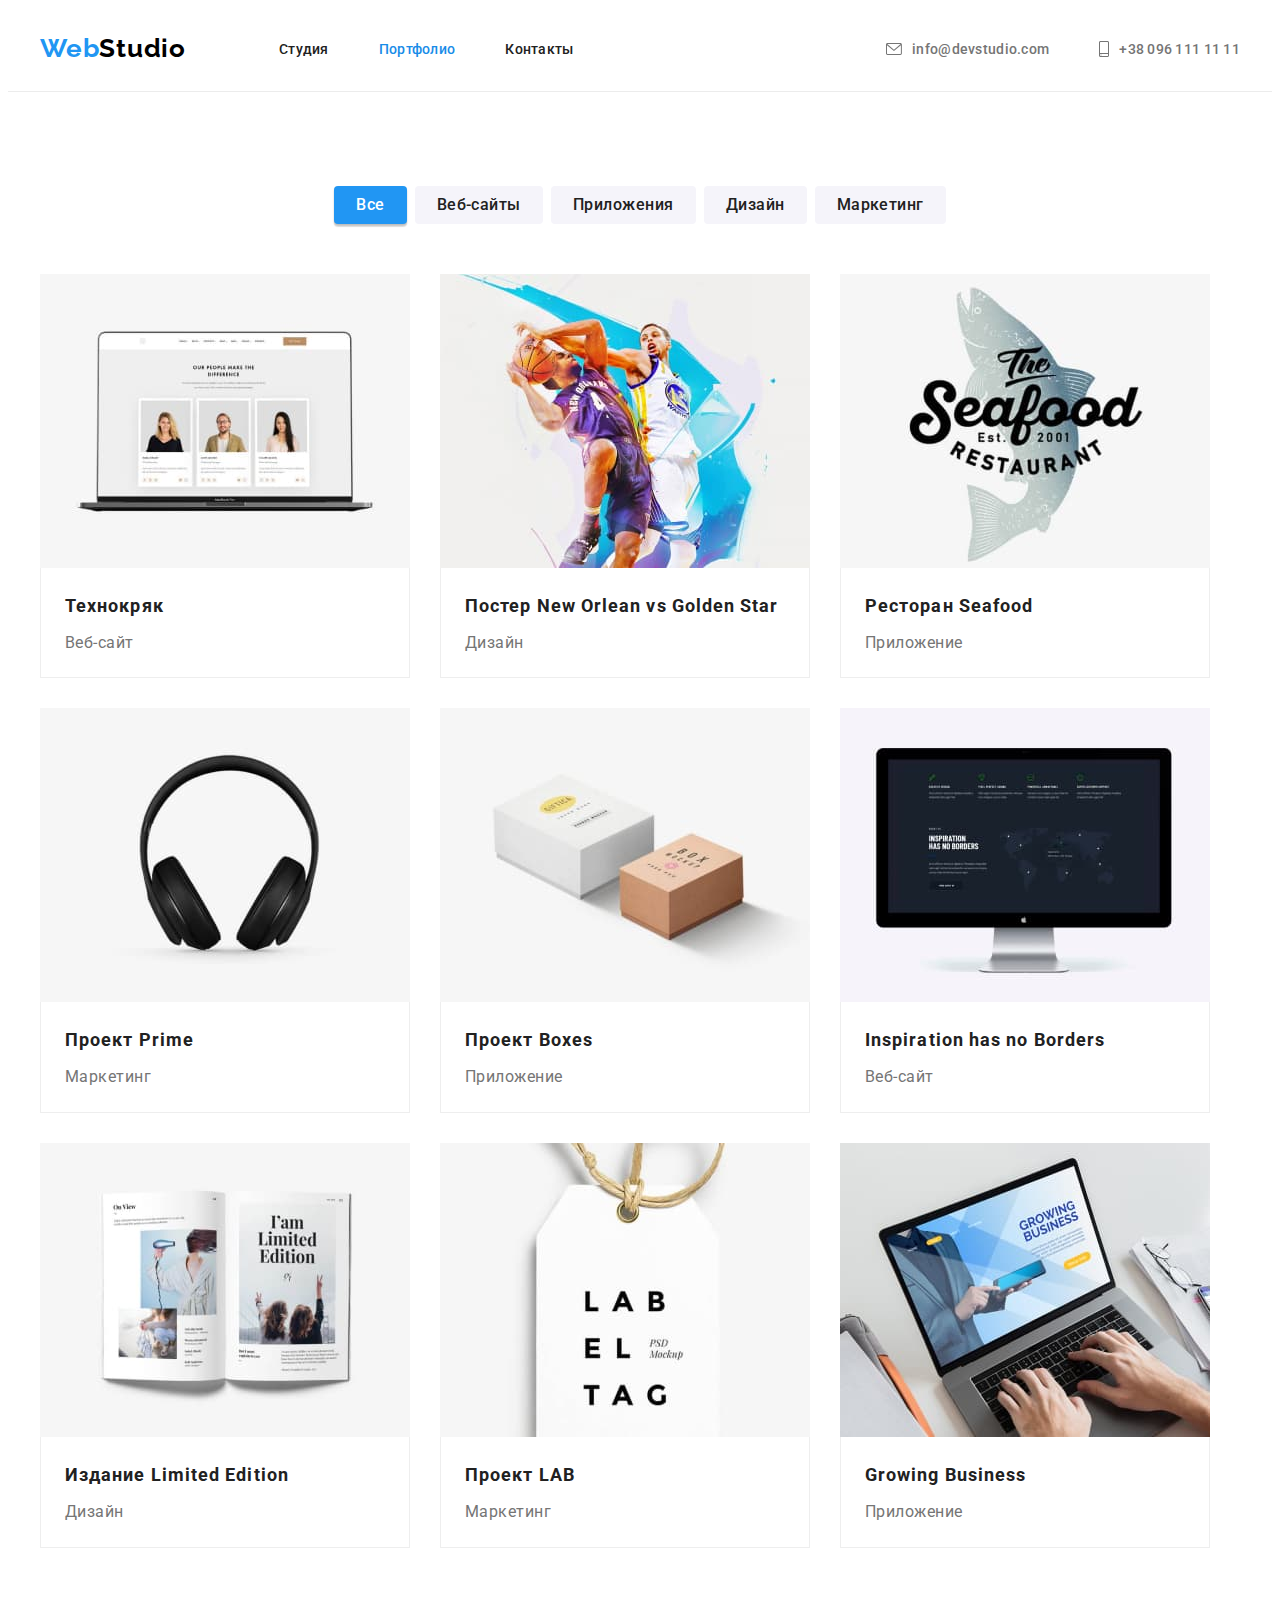
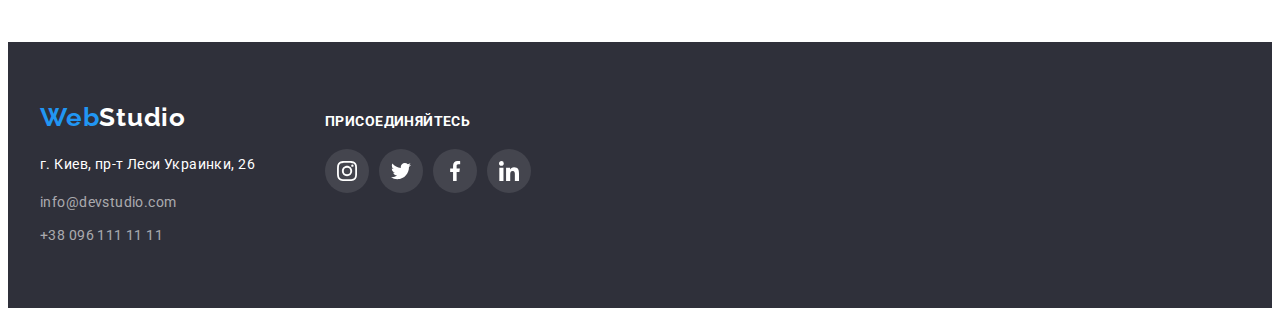
==== portfolio.html @ 2019700c "копия4" ====
<!DOCTYPE html>
<html lang="ru">
  <head>
    <meta charset="UTF-8" />
    <meta http-equiv="X-UA-Compatible" content="IE=edge" />
    <meta name="viewport" content="width=device-width, initial-scale=1.0" />
    <title>Портфолио</title> 
    <link rel="stylesheet" href="https://cdnjs.cloudflare.com/ajax/libs/modern-normalize/1.1.0/modern-normalize.min.css" integrity="sha512-wpPYUAdjBVSE4KJnH1VR1HeZfpl1ub8YT/NKx4PuQ5NmX2tKuGu6U/JRp5y+Y8XG2tV+wKQpNHVUX03MfMFn9Q==" crossorigin="anonymous" referrerpolicy="no-referrer" />
    <link rel="preconnect" href="https://fonts.googleapis.com" />
    <link rel="preconnect" href="https://fonts.gstatic.com" crossorigin />
    <link
      href="https://fonts.googleapis.com/css2?family=Raleway:wght@700&family=Roboto:wght@400;500;700&display=swap"
      rel="stylesheet"
    />
   
    <link rel="stylesheet" href="./css/styles.css" />
  </head>
  <body>
    <!-- Хедер -->
    <header class="header">
      <div class="container header-container">
        <nav class="navigation">
         <a href="./index.html" class="logo"
          ><span class="logo-first-part">Web</span>Studio</a
        > 
        <ul class="navigation-list list">
          <li class="navigation-item">
            <a href="./index.html" class="navigation-link">Студия</a>
          </li>
          <li class="navigation-item">
            <a href="./portfolio.html" class="navigation-link active-page">Портфолио</a>
          </li>
          <li class="navigation-item">
            <a href="" class="navigation-link">Контакты</a>
          </li>
        </ul>
      </nav>
      <ul class="navigation-list-mail list">
        <li class="navigation-item-mail">
          <a href="mailto:info@devstudio.com" class="navigation-link-mail">
            <svg class="icon-navigation" width="16" height="12">
              <use href="./images/icons.svg#icon-envelope"></use></svg>info@devstudio.com</a>
        </li>
        <li class="navigation-item-mail">
          <a href="tel:+380961111111" class="navigation-link-mail">
            <svg class="icon-navigation" width="10" height="16">
              <use href="./images/icons.svg#icon-smartphone"></use></svg>+38 096 111 11 11</a>
        </li>
      </ul>
  </div>
    </header>
    <!--Список услуг-->
    <main >
      <section class="filtres section">
        <div class="container">
        <h1 hidden>Список услуг</h1>
          <ul class="filtres-list list">
            <li class="filtres-item"><button type="button" class="filtres-btn current-btn">Все</button></li>
            <li class="filtres-item"><button type="button" class="filtres-btn">Веб-сайты</button></li>
            <li class="filtres-item"><button type="button" class="filtres-btn">Приложения</button></li>
            <li class="filtres-item"><button type="button" class="filtres-btn">Дизайн</button></li>
            <li class="filtres-item"><button type="button" class="filtres-btn">Маркетинг</button></li>
        </ul>
        
        <ul class="portfolio-list list">
          <li class="portfolio-item">
            <a href="" class="portfolio-link">
              <img
                src="./images/portfolio-img1.jpg"
                alt="веб сайт Технокряк"
                width="370"
                height="294"
                class="services-img"
              />
              <div class="container-services-img">
              <h2 class="portfolio-title">Технокряк</h2>
              <p class="portfolio-text">Веб-сайт</p>
            </div>
            </a>
          </li>
          <li class="portfolio-item">
            <a href="" class="portfolio-link">
              <img
                src="./images/portfolio-img2.jpg"
                alt="Постер Нового Орлеана"
                width="370"
                height="294"
                class="services-img"
              />
              <div class="container-services-img">
              <h2 class="portfolio-title">Постер <span lang="en">New Orlean vs Golden Star</span></h2>
              <p class="portfolio-text">Дизайн</p>
            </div>
            </a>
          </li>
          <li class="portfolio-item">
            <a href="" class="portfolio-link">
              <img
                src="./images/portfolio-img3.jpg"
                alt="Ресторан морской еды"
                width="370"
                height="294"
                class="services-img"
              />
              <div class="container-services-img">
              <h2 class="portfolio-title">Ресторан <span lang="en">Seafood</span></h2>
              <p class="portfolio-text">Приложение</p>
            </div>
            </a>
          </li>
          <li class="portfolio-item">
            <a href="" class="portfolio-link">
              <img
                src="./images/portfolio-img4.jpg"
                alt="проект прайм"
                width="370"
                height="294"
                class="services-img"
              />
              <div class="container-services-img">
              <h2 class="portfolio-title">Проект <span lang="en">Prime</span></h2>
              <p class="portfolio-text">Маркетинг</p>
            </div>
            </a>
          </li>
          <li class="portfolio-item">
            <a href="" class="portfolio-link">
              <img
                src="./images/portfolio-img5.jpg"
                alt="проект боксу"
                width="370"
                height="294"
                class="services-img"
              />
              <div class="container-services-img">
              <h2 class="portfolio-title">Проект <span lang="en">Boxes</span></h2>
              <p class="portfolio-text">Приложение</p>
            </div>
            </a>
          </li>
          <li class="portfolio-item">
            <a href="" class="portfolio-link">
              <img
                src="./images/portfolio-img6.jpg"
                alt="проект веб-сайту"
                width="370"
                height="294"
                class="services-img"
              />
              <div class="container-services-img">
              <h2 lang="en" class="portfolio-title">Inspiration has no Borders</h2>
              <p class="portfolio-text">Веб-сайт</p>
            </div>
            </a>
          </li>
          <li class="portfolio-item">
            <a href="" class="portfolio-link">
              <img
                src="./images/portfolio-img7.jpg"
                alt="Дизайн издания"
                width="370"
                height="294"
                class="services-img"
              />
              <div class="container-services-img">
              <h2 class="portfolio-title">Издание <span lang="en">Limited Edition</span></h2>
              <p class="portfolio-text">Дизайн</p>
            </div>
            </a>
          </li>
          <li class="portfolio-item">
            <a href="" class="portfolio-link">
              <img
                src="./images/portfolio-img8.jpg"
                alt="проект ЛАБ"
                width="370"
                height="294"
                class="services-img"
              />
              <div class="container-services-img">
              <h2 class="portfolio-title">Проект <span lang="en">LAB</span></h2>
              <p class="portfolio-text">Маркетинг</p>
            </div>
            </a>
          </li>
          <li class="portfolio-item">
            <a href="" class="portfolio-link">
              <img
                src="./images/portfolio-img9.jpg"
                alt="проект ЛАБ"
                width="370"
                height="294"
                class="services-img"
              />
              <div class="container-services-img">
              <h2 lang="en" class="portfolio-title">Growing Business</h2>
              <p class="portfolio-text">Приложение</p>
            </div>
            </a>
          </li>
        </ul>
      </div>
      </section>
    </main>

    <!-- подвал -->
    <footer class="footer">
      <div class="container-footer container">
        <div class="container-logo">
          <a href="./index.html" class="footer-logo"
            ><span class="logo-first-part">Web</span>Studio</a
          >
          <address class="footer-address">
            <ul class="address-list list">
              <li class="address-item">
                <p class="address-item-map">г. Киев, пр-т Леси Украинки, 26</p>
              </li>
              <li class="address-item">
                <a href="mailto:info@devstudio.com" class="address-link-mail"
                  >info@devstudio.com</a
                >
              </li>
              <li class="address-item">
                <a href="tel:+380961111111" class="address-link-mail"
                  >+38 096 111 11 11</a
                >
              </li>
            </ul>
          </address>
        </div>
        <div class="footer-social">
          <p class="footer-social-title">присоединяйтесь</p>
          <ul class="footer-social-list list">
            <li class="footer-social-item">
              <a href="" class="footer-social-link">
                <svg class="footer-social-icon" width="20" height="20">
                  <use href="./images/icons.svg#icon-instagram"></use>
                </svg>
              </a>
            </li>
            <li class="footer-social-item">
              <a href="" class="footer-social-link">
                <svg class="footer-social-icon" width="20" height="20">
                  <use href="./images/icons.svg#icon-twitter"></use>
                </svg>
              </a>
            </li>
            <li class="footer-social-item">
              <a href="" class="footer-social-link">
                <svg class="footer-social-icon" width="20" height="20">
                  <use href="./images/icons.svg#icon-facebook"></use>
                </svg>
              </a>
            </li>
            <li class="footer-social-item">
              <a href="" class="footer-social-link">
                <svg class="footer-social-icon" width="20" height="20">
                  <use href="./images/icons.svg#icon-linkedin"></use>
                </svg>
              </a>
            </li>
          </ul>
        </div>
      </div>
    </footer>
  </body>
</html>
---- css/styles.css ----
:root {
  --logo-text-color: #000000;
  --button-hero-footter-color: #ffffff;
  --accent-color: #2196f3;
  --team-background-color: #f5f4fa;
  --button-color-accent: #188ce8;
  --title-text-color: #212121;
  --text-color: #757575;
  --footer-background-color: #2f303a;
  --footer-color-mail-tel: rgba(255, 255, 255, 0.6);
  --color-link: #afb1b8;
}

body {
  font-family: "Roboto", sans-serif;
  font-size: 14px;
  color: var(--title-text-color);
  background-color: var(--button-hero-footter-color);
}

h1,
h2,
h3,
h4,
h5,
h6 {
  margin: 0;
}

ul {
  margin: 0;
  padding: 0;
}

img {
  display: block;
  max-width: 100%;
  height: auto;
}

a {
  text-decoration: none;
}

.list {
  list-style: none;
  padding: 0;
}

.section {
  padding-top: 94px;
  padding-bottom: 94px;
}

/* хедер */

.header {
  border-bottom: 1px solid #ececec;
}

.container {
  width: 1200px;
  padding: 0 15px;
  margin: 0 auto;
}

.header-container {
  display: flex;
  align-items: center;
}
.navigation {
  display: flex;
  align-items: center;
}

.logo {
  padding-top: 24px;
  padding-bottom: 25px;
  margin-right: 93px;
  font-family: "Raleway", sans-serif;
  font-weight: bold;
  font-size: 26px;
  line-height: calc(31 / 26);
  letter-spacing: 0.03em;
  color: var(--logo-text-color);
}

.logo-first-part {
  color: var(--accent-color);
}

.navigation-list {
  display: flex;
}

.navigation-item + .navigation-item {
  margin-left: 50px;
}

.navigation-link {
  display: block;
  padding-top: 32px;
  padding-bottom: 32px;
  font-weight: 500;
  line-height: calc(16 / 12);
  letter-spacing: 0.02em;
  color: var(--title-text-color);
}

.navigation-link:hover,
.navigation-link:focus {
  color: var(--accent-color);
}

.navigation-list-mail {
  display: flex;
  margin-left: auto;
}

.navigation-item-mail + .navigation-item-mail {
  margin-left: 50px;
}

.navigation-link-mail {
  display: flex;
  align-items: center;
  justify-content: center;
  padding-top: 32px;
  padding-bottom: 32px;
  font-weight: 500;
  line-height: calc(16 / 14);
  letter-spacing: 0.02em;
  color: var(--text-color);
}
.navigation-link-mail:hover,
.navigation-link-mail:focus {
  color: var(--accent-color);
  fill: var(--accent-color);
}
.icon-navigation {
  display: flex;
  margin-right: 10px;
  fill: currentColor;
}

.active-page {
  color: var(--button-color-accent);
}

/* Герой */

/* задаємо колір фону, щоб було видно заголовок */


.hero {
  background: var(--footer-background-color);
  text-align: center;
  padding-top: 200px;
  padding-bottom: 200px;
  max-width: 1600px;
  height: 600px;
  margin: 0 auto;
  background-image: linear-gradient(to right, 
  rgba(47, 48, 58, 0.4), rgba(47, 48, 58, 0.4)),
    url(../images/background-team.jpg);

  background-repeat: no-repeat;
  background-position: center;
  background-size: cover;
}


.hero-title {
  text-align: center;
  margin-bottom: 30px;
 
  font-weight: 900;
  font-size: 44px;
  line-height: 1.36;
  letter-spacing: 0.06em;
  text-transform: uppercase;

  color: var(--button-hero-footter-color);
}
.hero-btn {
  padding: 10px 32px;
  min-width: 200px;
  height: 50px;
  font-family: inherit;
  font-weight: 700;
  font-size: 16px;
  line-height: 1.87;
  letter-spacing: 0.06em;
  cursor: pointer;
  border: none;
  background-color: var(--accent-color);
  box-shadow: 0px 4px 4px rgba(0, 0, 0, 0.15);
  border-radius: 4px;
  color: var(--button-hero-footter-color);
}

.hero-btn:hover,
.hero-btn:focus {
  background-color: var(--button-color-accent);
}

/* Особенности */

.features-list {
  display: flex;
}

.features-item + .features-item {
  margin-left: 30px;
}

.features-background-icon {
  display: flex;
  width: 270px;
  height: 120px;
  border-radius: 4px;
  margin-bottom: 30px;
  background-color: var(--team-background-color);
  justify-content: center;
  align-items: center;
}

.features-title {
  font-weight: 700;
  line-height: calc(16 / 14);
  letter-spacing: 0.03em;
  text-transform: uppercase;
}

.features-title {
  margin-bottom: 10px;
}

.features-text {
  margin: 0;
  font-weight: normal;
  line-height: 1.71;
  letter-spacing: 0.03em;
  color: var(--text-color);
}

/* Работа */

.work-section {
  padding-bottom: 94px;
}

.work-title,
.team-title,
.clients-title {
  margin-bottom: 50px;
  text-align: center;
  font-size: 36px;
  font-weight: 700;
  line-height: calc(16 / 14);
  letter-spacing: 0.03em;
}

.work-list {
  display: flex;
}

.work-item + .work-item {
  margin-left: 30px;
}

/* наша команда */

.team {
  background-color: var(--team-background-color);
}

.team-list {
  display: flex;
}

.team-item {
  box-shadow: 0px 1px 3px rgba(0, 0, 0, 0.12), 0px 1px 1px rgba(0, 0, 0, 0.14),
    0px 2px 1px rgba(0, 0, 0, 0.2);
  border-radius: 0px 0px 4px 4px;
  background-color: var(--button-hero-footter-color);
}

.team-item + .team-item {
  margin-left: 30px;
}

.container-team-img {
  padding: 30px 32px;
  text-align: center;
}

.team-name {
  margin-bottom: 10px;
  font-weight: 500;
  font-size: 16px;
  line-height: calc(19 / 15);
  letter-spacing: 0.03em;
}

.team-profession {
  margin-top: 0;
  margin-bottom: 16px;
  font-size: 16px;
  line-height: calc(19 / 16);
  letter-spacing: 0.03em;
  color: var(--text-color);
}

.team-social-list {
  display: flex;
  justify-content: center;
  align-items: center;
}

.team-social-item + .team-social-item {
  margin-left: 10px;
}

.team-social-link {
  width: 44px;
  height: 44px;
  border-radius: 50%;
  display: flex;
  justify-content: center;
  align-items: center;
  fill: var(--color-link);
}



.team-social-link:hover,
.team-social-link:focus {

  background-color: var(--accent-color);
  fill: var(--button-hero-footter-color);
}

/* Секция 5 */

.clients-list {
  display: flex;
  align-items: center;
  justify-content: center;
}

.clients-item + .clients-item {
  margin-left: 30px;
}

.client-link {
  display: flex;
  width: 170px;
  height: 92px;
  align-items: center;
  justify-content: center;
  border: 1px solid var(--color-link);
  box-sizing: border-box;
  border-radius: 4px;
  fill: var(--color-link);
}

.client-link:hover,
.client-link:focus {
  border-color: var(--accent-color);
  fill: var(--accent-color);
}

/* футер */

.footer {
  background-color: var(--footer-background-color);
  padding-top: 60px;
  padding-bottom: 60px;
 
}

.container-footer {
  display: flex;
  align-items: baseline;
  
}

.container-logo {
  margin-right: 70px;
  
}

.footer-logo {
  
  font-family: "Raleway", sans-serif;
  font-weight: 700;
  font-size: 26px;
  line-height: calc(31 / 26);
  letter-spacing: 0.03em;
  color: var(--button-hero-footter-color);
}

.address-list {

  margin-top: 20px;
  font-style: normal;
  font-weight: normal;
  line-height: 1.71;
  letter-spacing: 0.03em;
}

.address-item {
  margin-bottom: 9px;
}

.address-item:last-child {
  margin-bottom: 0;
}

.address-item-map {
  margin-top: 0;
  color: var(--button-hero-footter-color);
}

.address-link-mail {
  color: var(--footer-color-mail-tel);
}

.address-link-mail:hover,
.address-link-mail:focus {
  color: var(--accent-color);
}

.footer-social-list {
  display: flex;
  justify-content: center;
  align-items: center;
}
.footer-social-title {
  font-weight: 700;
  line-height: calc(16 / 14);
  letter-spacing: 0.03em;
  text-transform: uppercase;
  color: var(--button-hero-footter-color);
  margin-bottom: 20px;
  margin-top: 0;
}

.footer-social-list {
display: flex;
justify-content: center;
align-items: center;

}

.footer-social-item + .footer-social-item {
  margin-left: 10px;
}

.footer-social-link {
  width: 44px;
  height: 44px;
  border-radius: 50%;
  display: flex;
  justify-content: center;
  align-items: center;
  background-color: rgba(255, 255, 255, 0.1);
  fill: var(--button-hero-footter-color);

}

.footer-social-link:hover,
.footer-social-link:focus {
  background-color: var(--accent-color);
}

/* портфолио */

.filtres-list {
  display: flex;
  justify-content: center;
}

.filtres-item + .filtres-item {
  margin-left: 8px;
}

.filtres-btn {
  padding: 6px 22px;
  font-family: inherit;
  background-color: var(--team-background-color);
  font-weight: 500;
  font-size: 16px;
  line-height: 1.62;
  text-align: center;
  letter-spacing: 0.03em;
  border: none;
  border-radius: 4px;
  cursor: pointer;
  color: var(--title-text-color);
}

.filtres-btn:hover,
.filtres-btn:focus {
  color: var(--button-hero-footter-color);
  box-shadow: 0px 3px 1px rgba(0, 0, 0, 0.1), 0px 1px 2px rgba(0, 0, 0, 0.08),
    0px 2px 2px rgba(0, 0, 0, 0.12);
  background-color: var(--accent-color);
}

.current-btn {
  color: var(--button-hero-footter-color);
  box-shadow: 0px 3px 1px rgba(0, 0, 0, 0.1), 0px 1px 2px rgba(0, 0, 0, 0.08),
    0px 2px 2px rgba(0, 0, 0, 0.12);
  background-color: var(--accent-color);
}

.filtres-list {
  display: flex;
  margin-bottom: 50px;
}

.portfolio-list {
  display: flex;
  flex-wrap: wrap;
}

.portfolio-item {
  
  width: 370px;
  margin-right: 30px;
  margin-bottom: 30px;
}

.portfolio-item:nth-child(3n) {
  margin-right: 0;
}

.portfolio-item:nth-last-child(-n + 3) {
  margin-bottom: 0;
}

.portfolio-link {
  display: block;
}

.portfolio-link:hover,
.portfolio-link:focus {
  box-shadow: 6px 1px 4px rgba(0, 0, 0, 0.16), 4px 0px 4px rgba(0, 0, 0, 0.06),
    1px 0px 1px rgba(0, 0, 0, 0.12);
}




.container-services-img {
  padding: 20px 24px;
  border-right: 1px solid #eeeeee;
  border-bottom: 1px solid #eeeeee;
  border-left: 1px solid #eeeeee;
}

.portfolio-title {
  margin-bottom: 4px;
  font-weight: 700;
  font-size: 18px;
  line-height: 2;
  letter-spacing: 0.06em;
  color: var(--title-text-color);
}

.portfolio-text {
  margin-top: 0;
  margin-bottom: 0;
  font-size: 16px;
  line-height: 1.87;
  letter-spacing: 0.03em;
  color: var(--text-color);
}
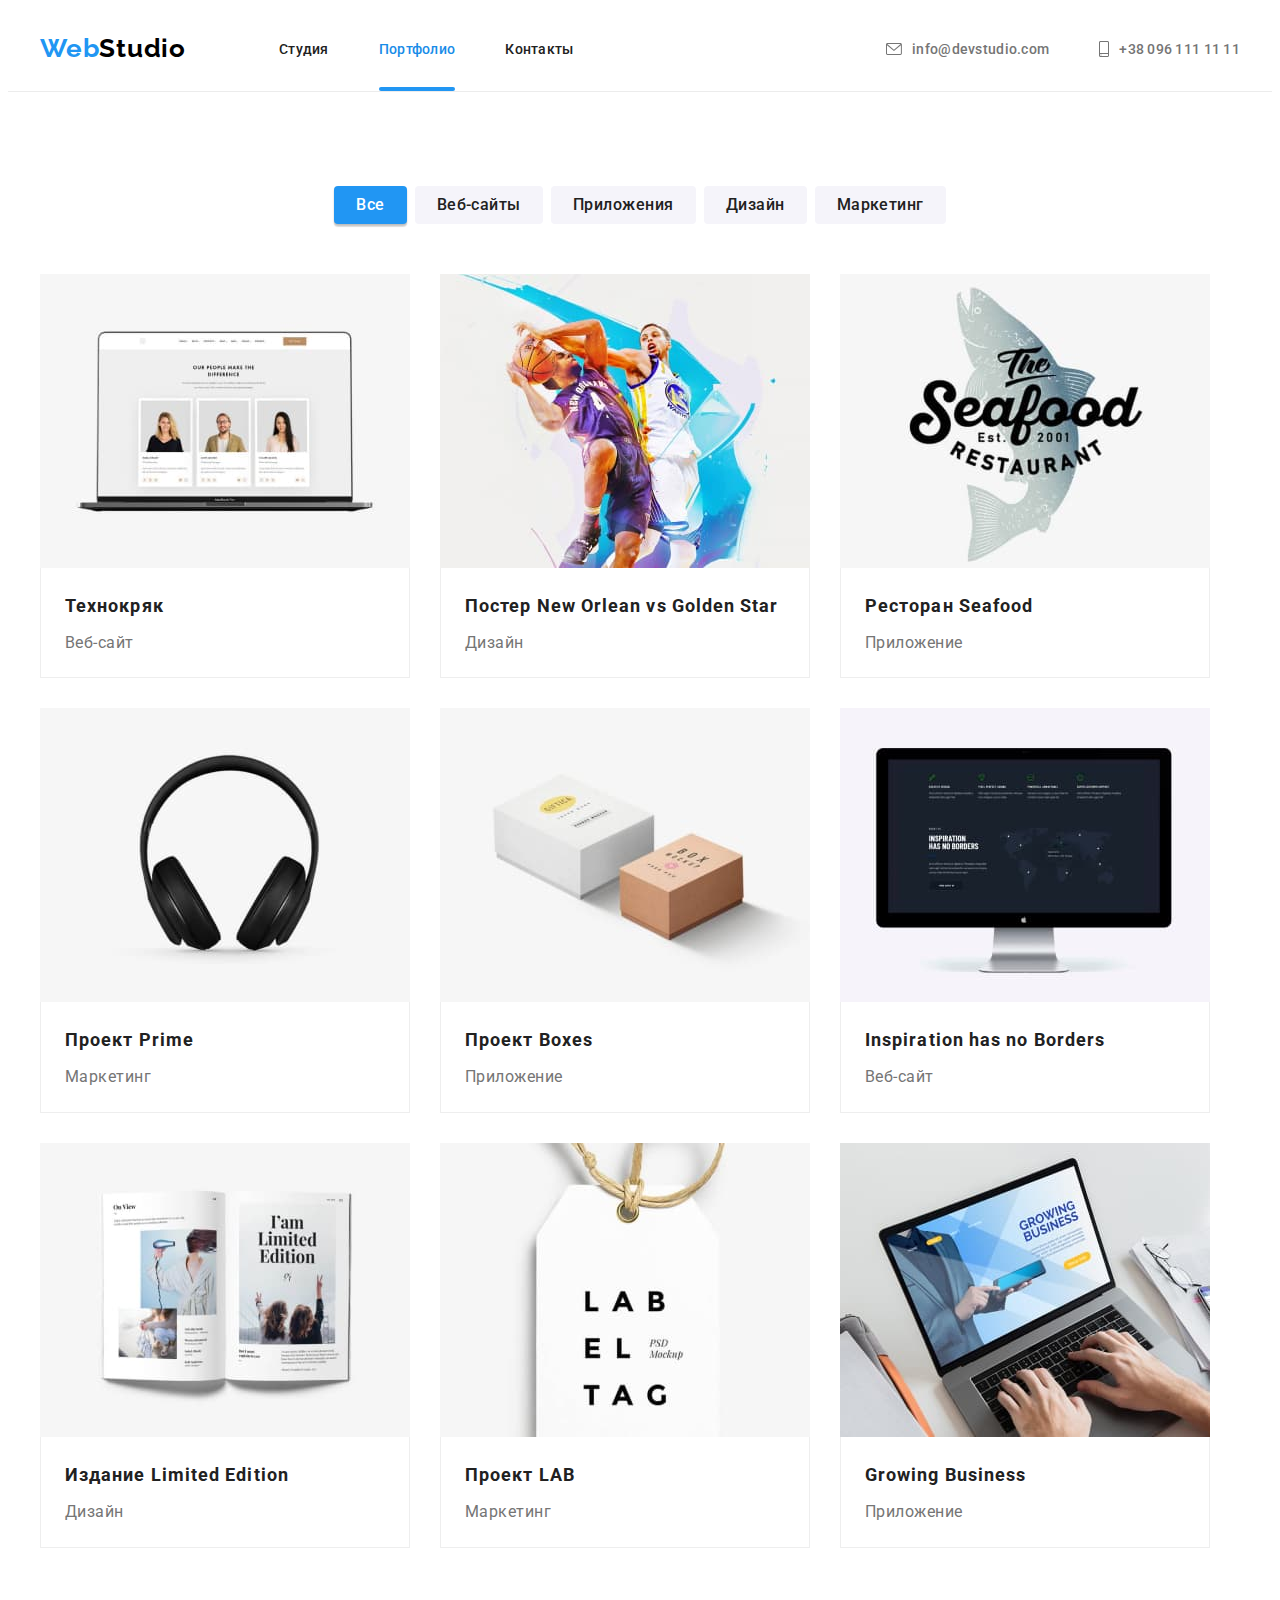
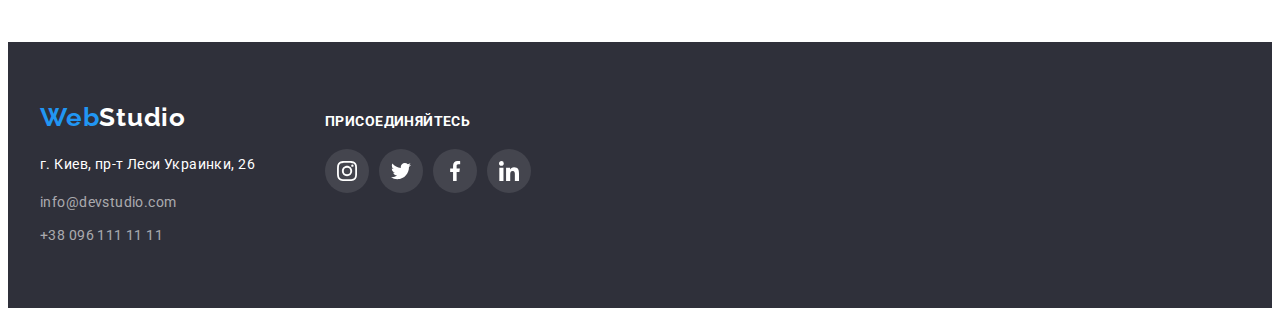
==== commit 103c8abe: "done" ====
--- a/portfolio.html
+++ b/portfolio.html
@@ -64,7 +64,9 @@
         
         <ul class="portfolio-list list">
           <li class="portfolio-item">
-            <a href="" class="portfolio-link">
+            
+            <a href="" class="portfolio-link">
+              <div class="portfolio-thumb">
               <img
                 src="./images/portfolio-img1.jpg"
                 alt="веб сайт Технокряк"
@@ -72,6 +74,10 @@
                 height="294"
                 class="services-img"
               />
+              <p class="thumb-text">Технокряк это современная площадка распространения коронавируса. Компании используют эту платформу для цифрового шпионажа и атак на защищённые сервера конкурентов.
+
+              </p>
+              </div>
               <div class="container-services-img">
               <h2 class="portfolio-title">Технокряк</h2>
               <p class="portfolio-text">Веб-сайт</p>
@@ -80,6 +86,7 @@
           </li>
           <li class="portfolio-item">
             <a href="" class="portfolio-link">
+              <div class="portfolio-thumb">
               <img
                 src="./images/portfolio-img2.jpg"
                 alt="Постер Нового Орлеана"
@@ -87,6 +94,10 @@
                 height="294"
                 class="services-img"
               />
+              <p class="thumb-text">Технокряк это современная площадка распространения коронавируса. Компании используют эту платформу для цифрового шпионажа и атак на защищённые сервера конкурентов.
+
+              </p>
+            </div>
               <div class="container-services-img">
               <h2 class="portfolio-title">Постер <span lang="en">New Orlean vs Golden Star</span></h2>
               <p class="portfolio-text">Дизайн</p>
@@ -95,6 +106,7 @@
           </li>
           <li class="portfolio-item">
             <a href="" class="portfolio-link">
+              <div class="portfolio-thumb">
               <img
                 src="./images/portfolio-img3.jpg"
                 alt="Ресторан морской еды"
@@ -102,6 +114,10 @@
                 height="294"
                 class="services-img"
               />
+              <p class="thumb-text">Технокряк это современная площадка распространения коронавируса. Компании используют эту платформу для цифрового шпионажа и атак на защищённые сервера конкурентов.
+
+              </p>
+            </div>
               <div class="container-services-img">
               <h2 class="portfolio-title">Ресторан <span lang="en">Seafood</span></h2>
               <p class="portfolio-text">Приложение</p>
@@ -110,6 +126,7 @@
           </li>
           <li class="portfolio-item">
             <a href="" class="portfolio-link">
+              <div class="portfolio-thumb">
               <img
                 src="./images/portfolio-img4.jpg"
                 alt="проект прайм"
@@ -117,6 +134,10 @@
                 height="294"
                 class="services-img"
               />
+              <p class="thumb-text">Технокряк это современная площадка распространения коронавируса. Компании используют эту платформу для цифрового шпионажа и атак на защищённые сервера конкурентов.
+
+              </p>
+            </div>
               <div class="container-services-img">
               <h2 class="portfolio-title">Проект <span lang="en">Prime</span></h2>
               <p class="portfolio-text">Маркетинг</p>
@@ -125,6 +146,7 @@
           </li>
           <li class="portfolio-item">
             <a href="" class="portfolio-link">
+              <div class="portfolio-thumb">
               <img
                 src="./images/portfolio-img5.jpg"
                 alt="проект боксу"
@@ -132,6 +154,10 @@
                 height="294"
                 class="services-img"
               />
+              <p class="thumb-text">Технокряк это современная площадка распространения коронавируса. Компании используют эту платформу для цифрового шпионажа и атак на защищённые сервера конкурентов.
+
+              </p>
+            </div>
               <div class="container-services-img">
               <h2 class="portfolio-title">Проект <span lang="en">Boxes</span></h2>
               <p class="portfolio-text">Приложение</p>
@@ -140,6 +166,7 @@
           </li>
           <li class="portfolio-item">
             <a href="" class="portfolio-link">
+              <div class="portfolio-thumb">
               <img
                 src="./images/portfolio-img6.jpg"
                 alt="проект веб-сайту"
@@ -147,6 +174,10 @@
                 height="294"
                 class="services-img"
               />
+              <p class="thumb-text">Технокряк это современная площадка распространения коронавируса. Компании используют эту платформу для цифрового шпионажа и атак на защищённые сервера конкурентов.
+
+              </p>
+            </div>
               <div class="container-services-img">
               <h2 lang="en" class="portfolio-title">Inspiration has no Borders</h2>
               <p class="portfolio-text">Веб-сайт</p>
@@ -155,6 +186,7 @@
           </li>
           <li class="portfolio-item">
             <a href="" class="portfolio-link">
+              <div class="portfolio-thumb">
               <img
                 src="./images/portfolio-img7.jpg"
                 alt="Дизайн издания"
@@ -162,6 +194,10 @@
                 height="294"
                 class="services-img"
               />
+              <p class="thumb-text">Технокряк это современная площадка распространения коронавируса. Компании используют эту платформу для цифрового шпионажа и атак на защищённые сервера конкурентов.
+
+              </p>
+            </div>
               <div class="container-services-img">
               <h2 class="portfolio-title">Издание <span lang="en">Limited Edition</span></h2>
               <p class="portfolio-text">Дизайн</p>
@@ -170,6 +206,7 @@
           </li>
           <li class="portfolio-item">
             <a href="" class="portfolio-link">
+              <div class="portfolio-thumb">
               <img
                 src="./images/portfolio-img8.jpg"
                 alt="проект ЛАБ"
@@ -177,6 +214,10 @@
                 height="294"
                 class="services-img"
               />
+              <p class="thumb-text">Технокряк это современная площадка распространения коронавируса. Компании используют эту платформу для цифрового шпионажа и атак на защищённые сервера конкурентов.
+
+              </p>
+            </div>
               <div class="container-services-img">
               <h2 class="portfolio-title">Проект <span lang="en">LAB</span></h2>
               <p class="portfolio-text">Маркетинг</p>
@@ -185,6 +226,7 @@
           </li>
           <li class="portfolio-item">
             <a href="" class="portfolio-link">
+              <div class="portfolio-thumb">
               <img
                 src="./images/portfolio-img9.jpg"
                 alt="проект ЛАБ"
@@ -192,6 +234,10 @@
                 height="294"
                 class="services-img"
               />
+              <p class="thumb-text">Технокряк это современная площадка распространения коронавируса. Компании используют эту платформу для цифрового шпионажа и атак на защищённые сервера конкурентов.
+
+              </p>
+            </div>
               <div class="container-services-img">
               <h2 lang="en" class="portfolio-title">Growing Business</h2>
               <p class="portfolio-text">Приложение</p>
--- a/css/styles.css
+++ b/css/styles.css
@@ -110,6 +110,7 @@
 .navigation-link:hover,
 .navigation-link:focus {
   color: var(--accent-color);
+  transition: 250ms cubic-bezier(0.4, 0, 0.2, 1);
 }
 
 .navigation-list-mail {
@@ -136,6 +137,7 @@
 .navigation-link-mail:focus {
   color: var(--accent-color);
   fill: var(--accent-color);
+  transition: 250ms cubic-bezier(0.4, 0, 0.2, 1);
 }
 .icon-navigation {
   display: flex;
@@ -145,8 +147,20 @@
 
 .active-page {
   color: var(--button-color-accent);
-}
-
+  position: relative;
+}
+
+.active-page::after {
+  position: absolute;
+  display: flex;
+  content: '';
+  width: 100%;
+  height: 4px;
+  border-radius: 4px;
+  background-color: var(--accent-color);
+  margin-top: 28px;
+  
+}
 /* Герой */
 
 /* задаємо колір фону, щоб було видно заголовок */
@@ -202,6 +216,7 @@
 .hero-btn:hover,
 .hero-btn:focus {
   background-color: var(--button-color-accent);
+  transition: 250ms cubic-bezier(0.4, 0, 0.2, 1);
 }
 
 /* Особенности */
@@ -244,7 +259,7 @@
   color: var(--text-color);
 }
 
-/* Работа */
+/* Работа - Section3 */
 
 .work-section {
   padding-bottom: 94px;
@@ -263,12 +278,37 @@
 
 .work-list {
   display: flex;
+
 }
 
 .work-item + .work-item {
   margin-left: 30px;
 }
 
+.work-thumb {
+  position: relative;
+}
+
+.work-thumb-title {
+  
+  position: absolute;
+  bottom: 0;
+
+  display: flex;
+  justify-content: center;
+  align-items: center;
+
+  margin: 0;
+
+  height: 70px;
+  width: 100%;
+  font-weight: 700;
+  line-height: calc(16 / 14);
+  letter-spacing: 0.03em;
+  text-transform: uppercase;
+  background-color: rgba(47, 48, 58, 0.8);
+  color: var(--button-hero-footter-color);
+}
 /* наша команда */
 
 .team {
@@ -339,6 +379,7 @@
 
   background-color: var(--accent-color);
   fill: var(--button-hero-footter-color);
+  transition: 250ms cubic-bezier(0.4, 0, 0.2, 1);
 }
 
 /* Секция 5 */
@@ -369,6 +410,7 @@
 .client-link:focus {
   border-color: var(--accent-color);
   fill: var(--accent-color);
+  transition: 250ms cubic-bezier(0.4, 0, 0.2, 1);
 }
 
 /* футер */
@@ -430,6 +472,7 @@
 .address-link-mail:hover,
 .address-link-mail:focus {
   color: var(--accent-color);
+  transition: 250ms cubic-bezier(0.4, 0, 0.2, 1);
 }
 
 .footer-social-list {
@@ -473,6 +516,7 @@
 .footer-social-link:hover,
 .footer-social-link:focus {
   background-color: var(--accent-color);
+  transition: 250ms cubic-bezier(0.4, 0, 0.2, 1);
 }
 
 /* портфолио */
@@ -507,6 +551,7 @@
   box-shadow: 0px 3px 1px rgba(0, 0, 0, 0.1), 0px 1px 2px rgba(0, 0, 0, 0.08),
     0px 2px 2px rgba(0, 0, 0, 0.12);
   background-color: var(--accent-color);
+  transition: 250ms cubic-bezier(0.4, 0, 0.2, 1);
 }
 
 .current-btn {
@@ -551,8 +596,37 @@
     1px 0px 1px rgba(0, 0, 0, 0.12);
 }
 
-
-
+.portfolio-thumb {
+  position: relative;
+}
+
+.thumb-text {
+  position: absolute;
+  display: flex;
+  justify-content: center;
+  align-items: center;
+  top: 0;
+  left: 0;
+  width: 100%;
+  height: 100%;
+font-size: 18px;
+line-height: calc(28 / 18);
+letter-spacing: 0.03em;
+color: var(--button-hero-footter-color);
+background-color: rgba(33, 150, 243, 0.9);
+margin: 0;
+padding-left: 24px;
+padding-right: 24px;
+padding-top: auto;
+padding-bottom: auto;
+opacity: 0;
+
+}
+
+.thumb-text:hover {
+  opacity: 1;
+  transition: 250ms cubic-bezier(0.4, 0, 0.2, 1);
+}
 
 .container-services-img {
   padding: 20px 24px;
@@ -578,3 +652,56 @@
   letter-spacing: 0.03em;
   color: var(--text-color);
 }
+
+.backdrop {
+  position: fixed;
+  top: 0;
+  left: 0;
+  width: 100%;
+  height: 100%;
+
+  background-color: rgba(0, 0, 0, 0.2);
+
+}
+
+.backdrop.is-hidden {
+  opacity: 0;
+  pointer-events: none;
+
+
+
+}
+
+.modal {
+  position: absolute;
+  top: 50%;
+  left: 50%;
+  transform: translate(-50%, -50%);
+  min-width: 528px;
+  min-height: 581px;
+  background-color: var(--button-hero-footter-color);
+  border-radius: 4px;
+  box-shadow: 1px 0px 2px rgba(0, 0, 0, 0.2), 1px 0px 1px rgba(0, 0, 0, 0.14),
+  3px 0px 1px rgba(0, 0, 0, 0.12);
+
+  
+
+}
+
+.btn-icon {
+  position: absolute;
+  top: 8px;
+  right: 8px;
+  display: flex;
+  justify-content: center;
+  align-items: center;
+  padding: 0;
+  width: 30px;
+  height: 30px;
+  cursor: pointer;
+  border: 1px solid rgba(0, 0, 0, 0.1);
+  border-radius: 50%;
+  background-color: var(--button-hero-footter-color);
+
+}
+
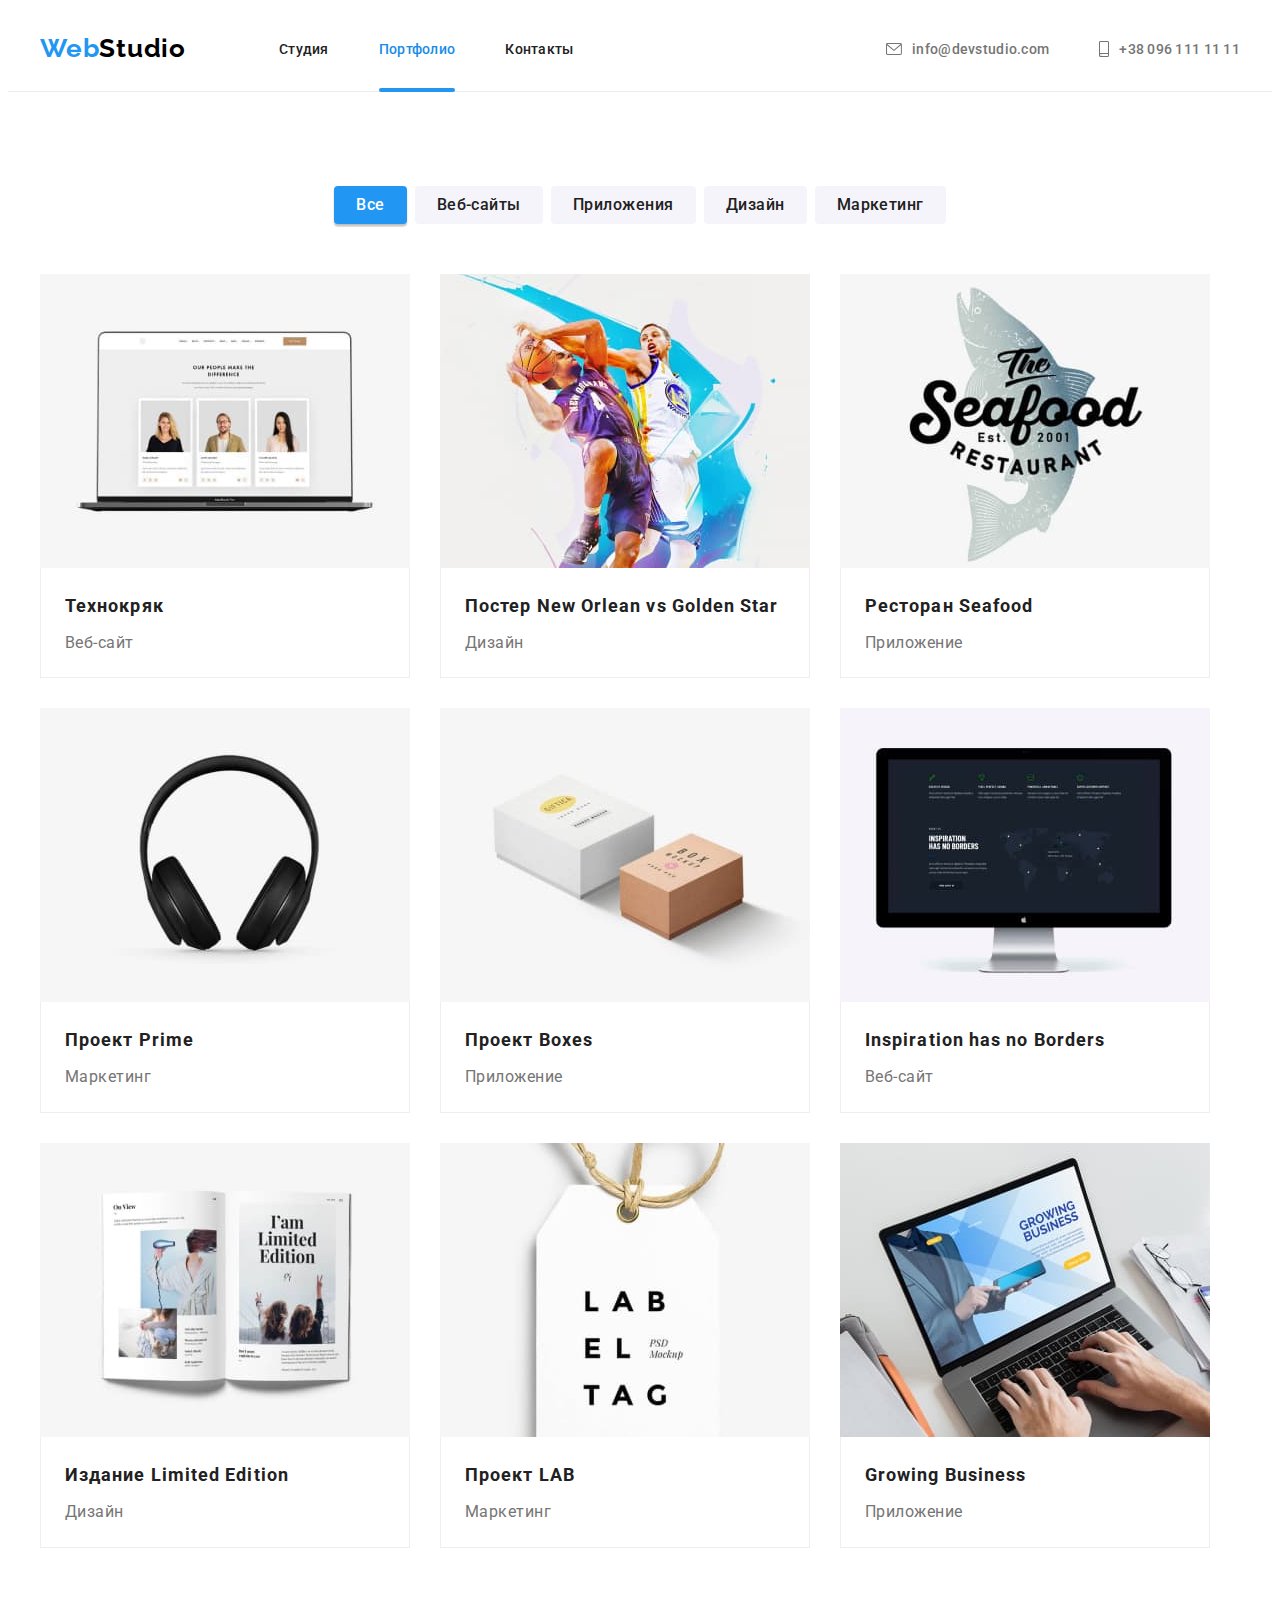
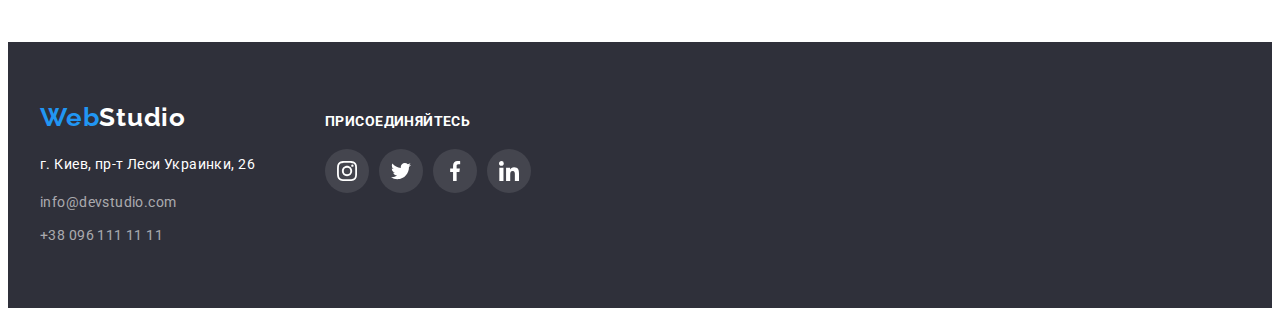
==== commit d4f220c0: "done2" ====
--- a/portfolio.html
+++ b/portfolio.html
@@ -64,7 +64,6 @@
         
         <ul class="portfolio-list list">
           <li class="portfolio-item">
-            
             <a href="" class="portfolio-link">
               <div class="portfolio-thumb">
               <img
@@ -74,9 +73,10 @@
                 height="294"
                 class="services-img"
               />
-              <p class="thumb-text">Технокряк это современная площадка распространения коронавируса. Компании используют эту платформу для цифрового шпионажа и атак на защищённые сервера конкурентов.
-
-              </p>
+              <div class="portfolio-overlay">           
+              <p class="portfolio-description">Технокряк это современная площадка распространения коронавируса. Компании используют эту платформу для цифрового шпионажа и атак на защищённые сервера конкурентов.
+              </p>
+            </div>
               </div>
               <div class="container-services-img">
               <h2 class="portfolio-title">Технокряк</h2>
@@ -94,10 +94,12 @@
                 height="294"
                 class="services-img"
               />
-              <p class="thumb-text">Технокряк это современная площадка распространения коронавируса. Компании используют эту платформу для цифрового шпионажа и атак на защищённые сервера конкурентов.
-
-              </p>
-            </div>
+              <div class="portfolio-overlay"> 
+              <p class="portfolio-description">Технокряк это современная площадка распространения коронавируса. Компании используют эту платформу для цифрового шпионажа и атак на защищённые сервера конкурентов.
+
+              </p>
+            </div>
+              </div>
               <div class="container-services-img">
               <h2 class="portfolio-title">Постер <span lang="en">New Orlean vs Golden Star</span></h2>
               <p class="portfolio-text">Дизайн</p>
@@ -114,10 +116,12 @@
                 height="294"
                 class="services-img"
               />
-              <p class="thumb-text">Технокряк это современная площадка распространения коронавируса. Компании используют эту платформу для цифрового шпионажа и атак на защищённые сервера конкурентов.
-
-              </p>
-            </div>
+              <div class="portfolio-overlay"> 
+              <p class="portfolio-description">Технокряк это современная площадка распространения коронавируса. Компании используют эту платформу для цифрового шпионажа и атак на защищённые сервера конкурентов.
+
+              </p>
+            </div>
+              </div>
               <div class="container-services-img">
               <h2 class="portfolio-title">Ресторан <span lang="en">Seafood</span></h2>
               <p class="portfolio-text">Приложение</p>
@@ -134,10 +138,12 @@
                 height="294"
                 class="services-img"
               />
-              <p class="thumb-text">Технокряк это современная площадка распространения коронавируса. Компании используют эту платформу для цифрового шпионажа и атак на защищённые сервера конкурентов.
-
-              </p>
-            </div>
+              <div class="portfolio-overlay"> 
+              <p class="portfolio-description">Технокряк это современная площадка распространения коронавируса. Компании используют эту платформу для цифрового шпионажа и атак на защищённые сервера конкурентов.
+
+              </p>
+            </div>
+              </div>
               <div class="container-services-img">
               <h2 class="portfolio-title">Проект <span lang="en">Prime</span></h2>
               <p class="portfolio-text">Маркетинг</p>
@@ -154,10 +160,12 @@
                 height="294"
                 class="services-img"
               />
-              <p class="thumb-text">Технокряк это современная площадка распространения коронавируса. Компании используют эту платформу для цифрового шпионажа и атак на защищённые сервера конкурентов.
-
-              </p>
-            </div>
+              <div class="portfolio-overlay"> 
+              <p class="portfolio-description">Технокряк это современная площадка распространения коронавируса. Компании используют эту платформу для цифрового шпионажа и атак на защищённые сервера конкурентов.
+
+              </p>
+            </div>
+              </div>
               <div class="container-services-img">
               <h2 class="portfolio-title">Проект <span lang="en">Boxes</span></h2>
               <p class="portfolio-text">Приложение</p>
@@ -174,10 +182,12 @@
                 height="294"
                 class="services-img"
               />
-              <p class="thumb-text">Технокряк это современная площадка распространения коронавируса. Компании используют эту платформу для цифрового шпионажа и атак на защищённые сервера конкурентов.
-
-              </p>
-            </div>
+              <div class="portfolio-overlay"> 
+              <p class="portfolio-description">Технокряк это современная площадка распространения коронавируса. Компании используют эту платформу для цифрового шпионажа и атак на защищённые сервера конкурентов.
+
+              </p>
+            </div>
+          </div>
               <div class="container-services-img">
               <h2 lang="en" class="portfolio-title">Inspiration has no Borders</h2>
               <p class="portfolio-text">Веб-сайт</p>
@@ -194,10 +204,12 @@
                 height="294"
                 class="services-img"
               />
-              <p class="thumb-text">Технокряк это современная площадка распространения коронавируса. Компании используют эту платформу для цифрового шпионажа и атак на защищённые сервера конкурентов.
-
-              </p>
-            </div>
+              <div class="portfolio-overlay"> 
+              <p class="portfolio-description">Технокряк это современная площадка распространения коронавируса. Компании используют эту платформу для цифрового шпионажа и атак на защищённые сервера конкурентов.
+
+              </p>
+            </div>
+              </div>
               <div class="container-services-img">
               <h2 class="portfolio-title">Издание <span lang="en">Limited Edition</span></h2>
               <p class="portfolio-text">Дизайн</p>
@@ -214,10 +226,12 @@
                 height="294"
                 class="services-img"
               />
-              <p class="thumb-text">Технокряк это современная площадка распространения коронавируса. Компании используют эту платформу для цифрового шпионажа и атак на защищённые сервера конкурентов.
-
-              </p>
-            </div>
+              <div class="portfolio-overlay"> 
+              <p class="portfolio-description">Технокряк это современная площадка распространения коронавируса. Компании используют эту платформу для цифрового шпионажа и атак на защищённые сервера конкурентов.
+
+              </p>
+            </div>
+              </div>
               <div class="container-services-img">
               <h2 class="portfolio-title">Проект <span lang="en">LAB</span></h2>
               <p class="portfolio-text">Маркетинг</p>
@@ -234,10 +248,12 @@
                 height="294"
                 class="services-img"
               />
-              <p class="thumb-text">Технокряк это современная площадка распространения коронавируса. Компании используют эту платформу для цифрового шпионажа и атак на защищённые сервера конкурентов.
-
-              </p>
-            </div>
+              <div class="portfolio-overlay"> 
+              <p class="portfolio-description">Технокряк это современная площадка распространения коронавируса. Компании используют эту платформу для цифрового шпионажа и атак на защищённые сервера конкурентов.
+
+              </p>
+            </div>
+              </div>
               <div class="container-services-img">
               <h2 lang="en" class="portfolio-title">Growing Business</h2>
               <p class="portfolio-text">Приложение</p>
--- a/css/styles.css
+++ b/css/styles.css
@@ -105,12 +105,12 @@
   line-height: calc(16 / 12);
   letter-spacing: 0.02em;
   color: var(--title-text-color);
+  transition:  color 250ms cubic-bezier(0.4, 0, 0.2, 1);
 }
 
 .navigation-link:hover,
 .navigation-link:focus {
   color: var(--accent-color);
-  transition: 250ms cubic-bezier(0.4, 0, 0.2, 1);
 }
 
 .navigation-list-mail {
@@ -132,12 +132,13 @@
   line-height: calc(16 / 14);
   letter-spacing: 0.02em;
   color: var(--text-color);
+  transition: color 250ms cubic-bezier(0.4, 0, 0.2, 1);
+
 }
 .navigation-link-mail:hover,
 .navigation-link-mail:focus {
   color: var(--accent-color);
   fill: var(--accent-color);
-  transition: 250ms cubic-bezier(0.4, 0, 0.2, 1);
 }
 .icon-navigation {
   display: flex;
@@ -152,13 +153,16 @@
 
 .active-page::after {
   position: absolute;
+  left: 0;
+  bottom: -1px;
   display: flex;
   content: '';
   width: 100%;
   height: 4px;
   border-radius: 4px;
   background-color: var(--accent-color);
-  margin-top: 28px;
+  
+  transition: opacity 250ms cubic-bezier(0.4, 0, 0.2, 1);
   
 }
 /* Герой */
@@ -211,12 +215,12 @@
   box-shadow: 0px 4px 4px rgba(0, 0, 0, 0.15);
   border-radius: 4px;
   color: var(--button-hero-footter-color);
+  transition: background-color 250ms cubic-bezier(0.4, 0, 0.2, 1);
 }
 
 .hero-btn:hover,
 .hero-btn:focus {
   background-color: var(--button-color-accent);
-  transition: 250ms cubic-bezier(0.4, 0, 0.2, 1);
 }
 
 /* Особенности */
@@ -259,7 +263,7 @@
   color: var(--text-color);
 }
 
-/* Работа - Section3 */
+/* Работа */
 
 .work-section {
   padding-bottom: 94px;
@@ -278,7 +282,6 @@
 
 .work-list {
   display: flex;
-
 }
 
 .work-item + .work-item {
@@ -309,6 +312,8 @@
   background-color: rgba(47, 48, 58, 0.8);
   color: var(--button-hero-footter-color);
 }
+
+
 /* наша команда */
 
 .team {
@@ -370,6 +375,8 @@
   justify-content: center;
   align-items: center;
   fill: var(--color-link);
+  transition: background-color 250ms cubic-bezier(0.4, 0, 0.2, 1), fill 250ms cubic-bezier(0.4, 0, 0.2, 1);
+
 }
 
 
@@ -379,7 +386,6 @@
 
   background-color: var(--accent-color);
   fill: var(--button-hero-footter-color);
-  transition: 250ms cubic-bezier(0.4, 0, 0.2, 1);
 }
 
 /* Секция 5 */
@@ -404,13 +410,14 @@
   box-sizing: border-box;
   border-radius: 4px;
   fill: var(--color-link);
+  transition: border-color 250ms cubic-bezier(0.4, 0, 0.2, 1), fill 250ms cubic-bezier(0.4, 0, 0.2, 1);
+
 }
 
 .client-link:hover,
 .client-link:focus {
   border-color: var(--accent-color);
   fill: var(--accent-color);
-  transition: 250ms cubic-bezier(0.4, 0, 0.2, 1);
 }
 
 /* футер */
@@ -467,12 +474,12 @@
 
 .address-link-mail {
   color: var(--footer-color-mail-tel);
+  transition: color 250ms cubic-bezier(0.4, 0, 0.2, 1);
 }
 
 .address-link-mail:hover,
 .address-link-mail:focus {
   color: var(--accent-color);
-  transition: 250ms cubic-bezier(0.4, 0, 0.2, 1);
 }
 
 .footer-social-list {
@@ -510,13 +517,14 @@
   align-items: center;
   background-color: rgba(255, 255, 255, 0.1);
   fill: var(--button-hero-footter-color);
+  transition: background-color 250ms cubic-bezier(0.4, 0, 0.2, 1);
+
 
 }
 
 .footer-social-link:hover,
 .footer-social-link:focus {
   background-color: var(--accent-color);
-  transition: 250ms cubic-bezier(0.4, 0, 0.2, 1);
 }
 
 /* портфолио */
@@ -543,6 +551,8 @@
   border-radius: 4px;
   cursor: pointer;
   color: var(--title-text-color);
+  transition: background-color 250ms cubic-bezier(0.4, 0, 0.2, 1), color 250ms cubic-bezier(0.4, 0, 0.2, 1);
+
 }
 
 .filtres-btn:hover,
@@ -551,7 +561,6 @@
   box-shadow: 0px 3px 1px rgba(0, 0, 0, 0.1), 0px 1px 2px rgba(0, 0, 0, 0.08),
     0px 2px 2px rgba(0, 0, 0, 0.12);
   background-color: var(--accent-color);
-  transition: 250ms cubic-bezier(0.4, 0, 0.2, 1);
 }
 
 .current-btn {
@@ -596,36 +605,43 @@
     1px 0px 1px rgba(0, 0, 0, 0.12);
 }
 
+/* ------------Overlay---------- */
+
+.portfolio-link:focus .portfolio-overlay,
+.portfolio-link:hover .portfolio-overlay {
+  opacity: 1;
+  transform: translateY(0);
+}
+
 .portfolio-thumb {
   position: relative;
-}
-
-.thumb-text {
+  overflow: hidden;
+}
+.portfolio-overlay {
   position: absolute;
-  display: flex;
-  justify-content: center;
-  align-items: center;
-  top: 0;
   left: 0;
+  bottom: 0;
   width: 100%;
   height: 100%;
-font-size: 18px;
-line-height: calc(28 / 18);
-letter-spacing: 0.03em;
-color: var(--button-hero-footter-color);
-background-color: rgba(33, 150, 243, 0.9);
-margin: 0;
-padding-left: 24px;
-padding-right: 24px;
-padding-top: auto;
-padding-bottom: auto;
-opacity: 0;
-
-}
-
-.thumb-text:hover {
-  opacity: 1;
-  transition: 250ms cubic-bezier(0.4, 0, 0.2, 1);
+  background-color: rgba(33, 150, 243, 0.9);
+
+  opacity: 0;
+  transform: translateY(100%);
+  transition: transform 250ms cubic-bezier(0.4, 0, 0.2, 1),
+  opacity 250ms cubic-bezier(0.4, 0, 0.2, 1);
+}
+.portfolio-description {
+  font-size: 18px;
+  line-height: 1.56;
+  letter-spacing: 0.03em;
+  padding: 63px 24px;
+  color: var(--button-hero-footter-color);
+}
+
+/* ---------------End overlay---------- */
+
+.services-img {
+  display: block;
 }
 
 .container-services-img {
@@ -653,6 +669,8 @@
   color: var(--text-color);
 }
 
+/* Модальное окно */
+
 .backdrop {
   position: fixed;
   top: 0;
@@ -661,14 +679,15 @@
   height: 100%;
 
   background-color: rgba(0, 0, 0, 0.2);
-
+visibility: visible;
+opacity: 1;
+transition: opacity 250ms cubic-bezier(0.4, 0, 0.2, 1), visibility 250ms linear;
 }
 
 .backdrop.is-hidden {
+  visibility: hidden;
   opacity: 0;
   pointer-events: none;
-
-
 
 }
 
@@ -676,16 +695,22 @@
   position: absolute;
   top: 50%;
   left: 50%;
-  transform: translate(-50%, -50%);
+  transform: translate(-50%, -50%) scale(1);
   min-width: 528px;
   min-height: 581px;
   background-color: var(--button-hero-footter-color);
   border-radius: 4px;
+  opacity: 1;
   box-shadow: 1px 0px 2px rgba(0, 0, 0, 0.2), 1px 0px 1px rgba(0, 0, 0, 0.14),
   3px 0px 1px rgba(0, 0, 0, 0.12);
+  transition: transform 250ms cubic-bezier(0.4, 0, 0.2, 1), opacity 250ms cubic-bezier(0.4, 0, 0.2, 1) ;
 
   
-
+}
+
+.backdrop.is-hidden .modal {
+  transform: translate(-50%, -50%) scale(1.5);
+  opacity: 0;
 }
 
 .btn-icon {
@@ -703,5 +728,4 @@
   border-radius: 50%;
   background-color: var(--button-hero-footter-color);
 
-}
-
+}